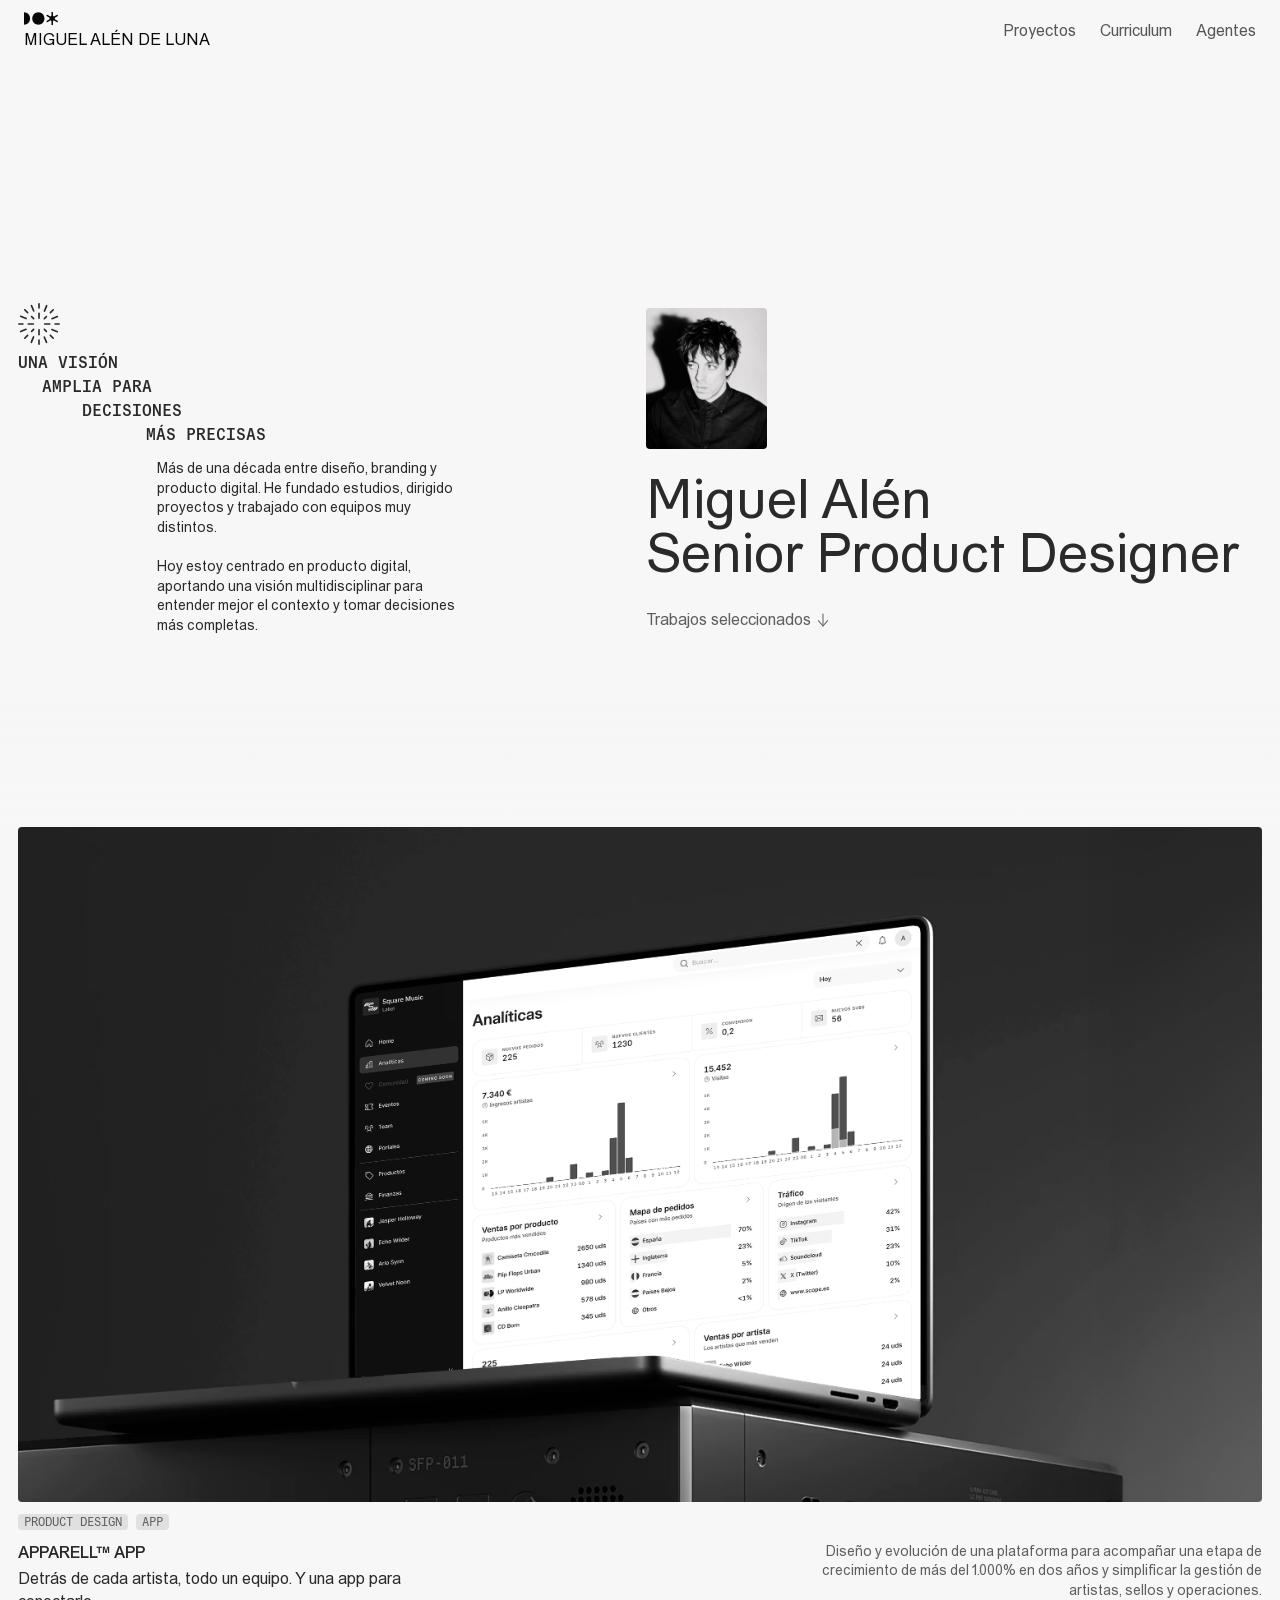
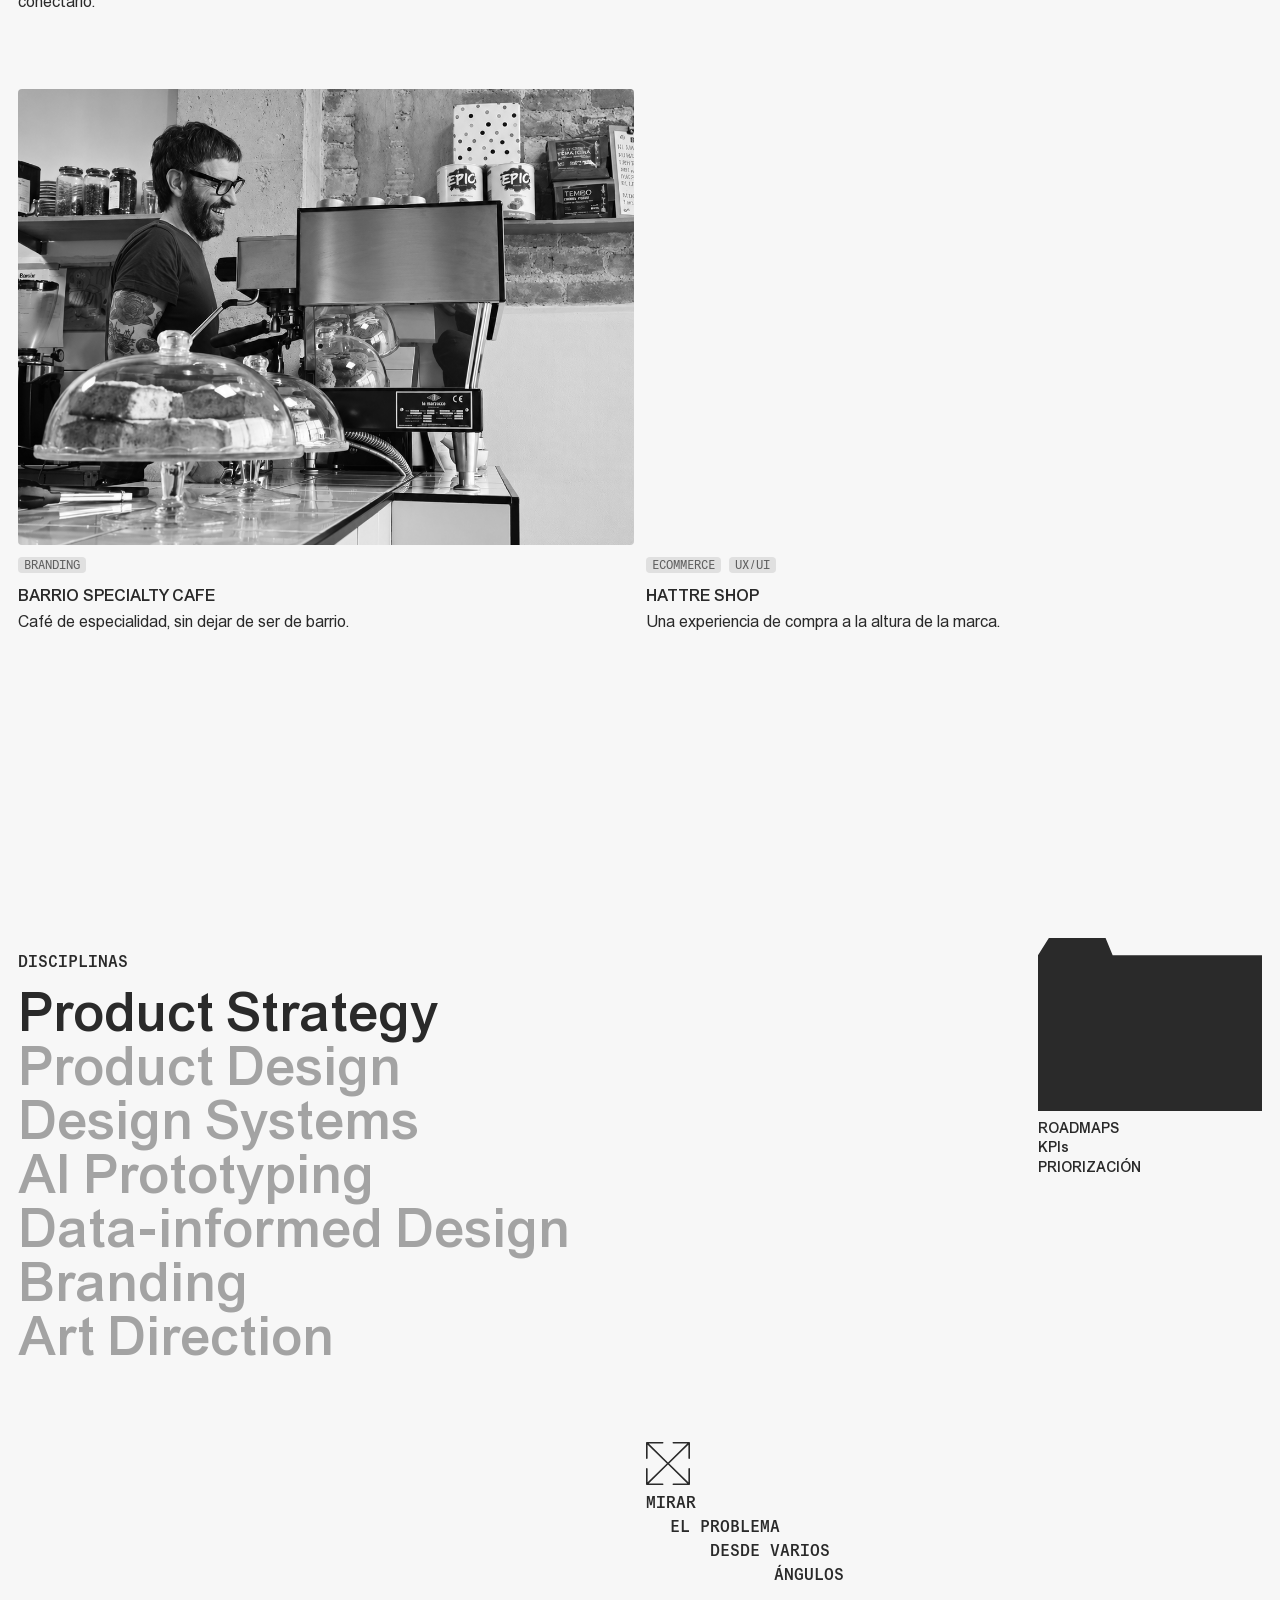
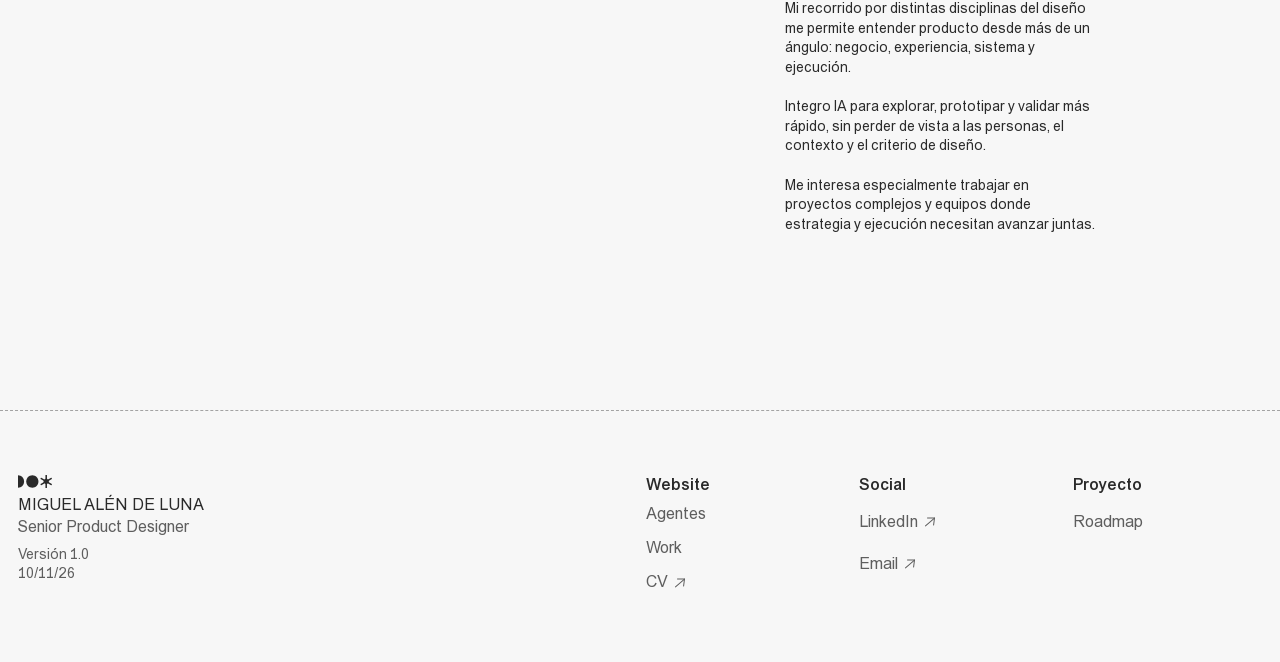
==== index.html @ 185feee0 "Initial portfolio V1" ====
<!doctype html>
<html lang="es">
<head>
<meta charset="utf-8"><meta name="viewport" content="width=device-width, initial-scale=1">
<title>Miguel Alén · Senior Product Designer</title>
<meta name="description" content="Portfolio de Miguel Alén de Luna. Diseño de producto con una visión multidisciplinar: estrategia, experiencia, sistemas y ejecución.">
<link rel="stylesheet" href="styles/global.css"><link rel="stylesheet" href="styles/home.css">
<link rel="stylesheet" href="styles/navigation.css"><script src="scripts/navigation.js" defer></script>
<script src="scripts/home.js" defer></script>
<link rel="icon" href="assets/images/favicon.svg" type="image/svg+xml">
</head>
<body>
<header class="site-header page-width">
<a class="identity type-body" href="#inicio" aria-label="Miguel Alén de Luna, inicio"><img src="assets/images/home/logo.svg" alt="" width="33.7449" height="12.5"><span>MIGUEL ALÉN DE LUNA</span></a>
<button class="menu-toggle" aria-label="Abrir menú" aria-expanded="false" aria-controls="mobile-menu"><img src="assets/images/home/menu.svg" alt="" width="24" height="24"></button>
<nav class="nav-links type-body" id="main-navigation" aria-label="Navegación principal" hidden><a class="text-link" href="#trabajos">Proyectos</a><a class="text-link" href="cv/">Curriculum</a><a class="text-link" href="agent/">Agentes</a></nav>
</header>
<main id="inicio">
<section class="hero page-width" aria-labelledby="hero-name">
<div class="hero-inner"><div class="hero-vision">
<p class="claim type-label-big-medium"><img src="assets/images/home/burst.svg" alt=""><span>UNA VISIÓN</span><span>AMPLIA PARA</span><span>DECISIONES</span><span>MÁS PRECISAS</span></p>
<div class="indented-copy type-body-small"><p>Más de una década entre diseño, branding y producto digital. He fundado estudios, dirigido proyectos y trabajado con equipos muy distintos.</p><p>Hoy estoy centrado en producto digital, aportando una visión multidisciplinar para entender mejor el contexto y tomar decisiones más completas.</p></div>
</div><div class="hero-profile"><img class="portrait" src="assets/images/home/portrait.png" alt="Retrato de Miguel Alén" width="116" height="141" fetchpriority="high"><h1 class="hero-name" id="hero-name">Miguel Alén<br>Senior Product Designer</h1><a class="text-link type-body" href="#trabajos">Trabajos seleccionados<img src="assets/images/home/arrow-down.svg" alt="" width="16" height="16"></a></div></div>
</section>
<section class="works page-width" id="trabajos" aria-labelledby="works-title"><h2 class="sr-only" id="works-title">Trabajos seleccionados</h2>
<a class="project project-featured" href="apparell/" aria-labelledby="apparell-title"><div class="project-media"><img class="project-image" src="assets/images/apparell/apparell-cover.png" alt="Interfaz de analíticas de Apparell en un portátil" loading="lazy" decoding="async" width="3026" height="2180"><span class="project-pointer">VER CASO DE ESTUDIO<img src="assets/images/home/arrow-up-right.svg" alt="" width="16" height="16"></span></div><div class="project-info"><div class="pills"><span class="pill">PRODUCT DESIGN</span><span class="pill">APP</span></div><div class="project-info-text"><div class="project-title"><h3 id="apparell-title">APPARELL™ APP</h3><p class="type-body">Detrás de cada artista, todo un equipo. Y una app para conectarlo.</p></div><p class="project-summary type-body-small">Diseño y evolución de una plataforma para acompañar una etapa de crecimiento de más del 1.000% en dos años y simplificar la gestión de artistas, sellos y operaciones.</p></div></div></a><div class="secondary-projects"><article class="project project-secondary" aria-labelledby="barrio-title"><div class="project-media"><img class="project-image" src="assets/images/barrio/barrio-cover.png" alt="Barista preparando café en Barrio Specialty Cafe" loading="lazy" decoding="async" width="1122" height="1402"><span class="project-pointer">COMING SOON<img src="assets/images/home/warning.svg" alt="" width="16" height="16"></span></div><div class="project-info"><div class="pills"><span class="pill">BRANDING</span></div><div class="project-info-text"><div class="project-title"><h3 id="barrio-title">BARRIO SPECIALTY CAFE</h3><p class="type-body">Café de especialidad, sin dejar de ser de barrio.</p></div></div></div></article><article class="project project-secondary" aria-labelledby="hattre-title"><div class="project-media"><picture><source media="(min-width:64rem)" srcset="assets/images/hattre/hattre-cover-desktop.png"><img class="project-image" src="assets/images/hattre/hattre-cover-mobile.png" alt="Diseño de la tienda Hattre y su colección de gorras" loading="lazy" decoding="async" width="1456" height="1824"></picture><span class="project-pointer">COMING SOON<img src="assets/images/home/warning.svg" alt="" width="16" height="16"></span></div><div class="project-info"><div class="pills"><span class="pill">ECOMMERCE</span><span class="pill">UX/UI</span></div><div class="project-info-text"><div class="project-title"><h3 id="hattre-title">HATTRE SHOP</h3><p class="type-body">Una experiencia de compra a la altura de la marca.</p></div></div></div></article></div></section><section class="services page-width" aria-labelledby="disciplines-title"><div class="discipline-layout"><div><h2 class="discipline-heading type-label-big-medium" id="disciplines-title">DISCIPLINAS</h2><ul class="discipline-list"><li class="discipline-item"><p class="discipline-label" id="discipline-0" data-discipline="0">Product Strategy</p><p class="discipline-concepts type-body-small-medium"><img src="assets/images/home/subdirectory.svg" alt="" width="16" height="16"><span>ROADMAPS · KPIs · PRIORIZACIÓN</span></p></li><li class="discipline-item"><p class="discipline-label" id="discipline-1" data-discipline="1">Product Design</p><p class="discipline-concepts type-body-small-medium"><img src="assets/images/home/subdirectory.svg" alt="" width="16" height="16"><span>DISCOVERY · FLUJOS · EXPERIENCIA</span></p></li><li class="discipline-item"><p class="discipline-label" id="discipline-2" data-discipline="2">Design Systems</p><p class="discipline-concepts type-body-small-medium"><img src="assets/images/home/subdirectory.svg" alt="" width="16" height="16"><span>TOKENS · COMPONENTES · GOBERNANZA</span></p></li><li class="discipline-item"><p class="discipline-label" id="discipline-3" data-discipline="3">AI Prototyping</p><p class="discipline-concepts type-body-small-medium"><img src="assets/images/home/subdirectory.svg" alt="" width="16" height="16"><span>HIPÓTESIS · PROTOTIPOS FUNCIONALES · VALIDACIÓN TEMPRANA · VIABILIDAD</span></p></li><li class="discipline-item"><p class="discipline-label" id="discipline-4" data-discipline="4">Data-informed Design</p><p class="discipline-concepts type-body-small-medium"><img src="assets/images/home/subdirectory.svg" alt="" width="16" height="16"><span>INSIGHTS · COMPORTAMIENTO · HIPÓTESIS</span></p></li><li class="discipline-item"><p class="discipline-label" id="discipline-5" data-discipline="5">Branding</p><p class="discipline-concepts type-body-small-medium"><img src="assets/images/home/subdirectory.svg" alt="" width="16" height="16"><span>POSICIONAMIENTO · IDENTIDAD · SISTEMA</span></p></li><li class="discipline-item"><p class="discipline-label" id="discipline-6" data-discipline="6">Art Direction</p><p class="discipline-concepts type-body-small-medium"><img src="assets/images/home/subdirectory.svg" alt="" width="16" height="16"><span>CONCEPTO · DIRECCIÓN · CONSISTENCIA</span></p></li></ul></div><figure class="discipline-visual" id="discipline-preview" aria-labelledby="discipline-0"><div class="discipline-art"><img id="discipline-image" src="assets/images/home/disciplines/folder.svg" width="224" height="173" alt="Pieza visual de Product Strategy"></div><figcaption class="discipline-caption" aria-live="polite" aria-atomic="true">ROADMAPS
KPIs
PRIORIZACIÓN</figcaption></figure></div>
<div class="positioning"><div class="positioning-content"><h2 class="claim type-label-big-medium"><img src="assets/images/home/angles.svg" alt=""><span>MIRAR</span><span>EL PROBLEMA</span><span>DESDE VARIOS</span><span>ÁNGULOS</span></h2><div class="indented-copy type-body-small"><p>Mi recorrido por distintas disciplinas del diseño me permite entender producto desde más de un ángulo: negocio, experiencia, sistema y ejecución.</p><p>Integro IA para explorar, prototipar y validar más rápido, sin perder de vista a las personas, el contexto y el criterio de diseño.</p><p>Me interesa especialmente trabajar en proyectos complejos y equipos donde estrategia y ejecución necesitan avanzar juntas.</p></div></div></div>
</section></main>
<footer class="site-footer page-width"><div class="footer-inner"><div class="footer-identity"><img src="assets/images/home/logo.svg" alt="" width="33.7449" height="12.5"><p class="type-body">MIGUEL ALÉN DE LUNA<br><span class="secondary-text">Senior Product Designer</span></p><p class="type-body-small secondary-text">Versión 1.0<br><time datetime="2026-11-10">10/11/26</time></p></div><div class="footer-links type-body"><div class="footer-column"><h3>Website</h3><a class="text-link" href="agent/">Agentes</a><a class="text-link" href="#trabajos">Work</a><a class="text-link" href="cv/">CV<img src="assets/images/home/arrow-up-right.svg" alt="" width="16" height="16"></a></div><div class="footer-column"><h3>Social</h3><a class="text-link" href="https://www.linkedin.com/in/alendeluna/">LinkedIn<img src="assets/images/home/arrow-up-right.svg" alt="" width="16" height="16"></a><a class="text-link" href="mailto:miguelalen@gmail.com">Email<img src="assets/images/home/arrow-up-right.svg" alt="" width="16" height="16"></a></div><div class="footer-column"><h3>Proyecto</h3><span class="text-link unavailable" aria-disabled="true" title="Todavía no disponible">Roadmap</span></div></div></div></footer>
</body></html>
---- styles/global.css ----
/* Single entry point. Import once from the future application's root. */
@import url('./tokens.css');
@import url('./themes.css');
@import url('./typography.css');

*,
*::before,
*::after {
  box-sizing: border-box;
}

body {
  margin: 0;
  color: var(--text-primary);
  background-color: var(--background-canvas);
  font: var(--type-body);
  letter-spacing: var(--tracking-default);
  font-feature-settings: var(--font-features-body);
  font-variation-settings: var(--font-variations);
  font-synthesis: none;
}

button,
input,
select,
textarea {
  font: inherit;
  letter-spacing: inherit;
}

/* PAGE TRANSITIONS — START */

@view-transition {
  navigation: auto;
}

::view-transition-old(root) {
  animation: page-out 180ms ease-out both;
}

::view-transition-new(root) {
  animation: page-in 320ms cubic-bezier(.22, 1, .36, 1) both;
}

@keyframes page-out {
  to {
    opacity: 0;
  }
}

@keyframes page-in {
  from {
    opacity: 0;
    transform: translateY(10px);
  }

  to {
    opacity: 1;
    transform: translateY(0);
  }
}

@media (prefers-reduced-motion: reduce) {
  ::view-transition-old(root),
  ::view-transition-new(root) {
    animation: none;
  }
}

/* PAGE TRANSITIONS — END */
---- styles/home.css ----
/* Home-only composition. Shared visual decisions come from styles/global.css. */
html { scroll-behavior: smooth; }
body { background: var(--background-primary); }
h1, h2, h3, p, figure { margin: 0; }
button, a { -webkit-tap-highlight-color: transparent; }
a { color: inherit; text-decoration: none; }
button { color: inherit; cursor: pointer; }
button:disabled { cursor: default; }
:focus-visible { outline: 2px solid var(--text-primary); outline-offset: var(--space-4); }
[hidden] { display: none !important; }
.page-width { width: 100%; max-width: 1440px; margin-inline: auto; }
.sr-only { position: absolute; width: 1px; height: 1px; padding: 0; margin: -1px; overflow: hidden; clip-path: inset(50%); white-space: nowrap; border: 0; }
.site-header { padding: var(--space-8) var(--space-16); display: flex; align-items: center; justify-content: space-between; flex-wrap: wrap; }
.identity { display: flex; flex-direction: column; gap: var(--space-4); }
.identity img, .footer-identity img { display: block; }
.nav-links { width: 100%; display: flex; flex-direction: column; gap: var(--space-12); padding-block: var(--space-16); }
.text-link { display: inline-flex; gap: var(--space-4); align-items: center; padding-block: var(--space-4); border-radius: var(--radius-small); color: var(--text-secondary); font: var(--type-body); letter-spacing: var(--tracking-default); font-feature-settings: var(--font-features-body); font-variation-settings: var(--font-variations); transition: color 160ms ease; }
a.text-link:hover,
a.text-link:focus-visible { color: var(--text-primary); }
.unavailable { cursor: default; }
.menu-toggle { border: 0; background: transparent; border-radius: var(--radius-small); padding: var(--space-4); display: grid; place-items: center; min-width: 31px; min-height: 31px; }
.hero { padding: 8.6px var(--layout-gutter-compact) var(--space-64); }
.hero-inner { display: grid; gap: var(--space-32); }
.claim { display: flex; flex-direction: column; align-items: flex-start; gap: var(--space-12); padding-block: var(--space-18); }
.claim img { display: block; margin-bottom: 0; }
.claim span { display: block; }
.claim span:nth-of-type(2) { padding-left: var(--space-24); }
.claim span:nth-of-type(3) { padding-left: var(--space-64); }
.claim span:nth-of-type(4) { padding-left: var(--space-128); }
.indented-copy { margin-left: var(--space-128); max-width: 310px; font-feature-settings: var(--font-features-default); }
.indented-copy p + p { margin-top: 1.4em; }
.hero-profile { display: flex; flex-direction: column; align-items: flex-start; gap: var(--space-18); }
.portrait { display: block; width: 116px; height: 141px; object-fit: cover; border-radius: var(--radius-small); }
.hero-name { font: var(--type-h2-medium); font-feature-settings: var(--font-features-default); }
.works { padding: var(--layout-section-space) var(--layout-gutter); display: grid; gap: var(--layout-gap); }
.project { min-width: 0; display: flex; flex-direction: column; gap: var(--space-12); padding-bottom: var(--space-24); }
.project-media { position: relative; }
.project-image { display: block; width: 100%; height: 456px; object-fit: cover; border-radius: var(--radius-small); }
.project-pointer { position: absolute; left: 50%; top: 50%; transform: translate(-50%, -50%); display: inline-flex; align-items: center; gap: var(--space-4); white-space: nowrap; padding: var(--space-8) var(--space-12); background: var(--action-primary-blur-background); backdrop-filter: blur(calc(var(--background-blur) / 2)); border: var(--border-width-default) solid var(--border-subtle); border-radius: var(--radius-large); font: var(--type-label-big); color: var(--text-primary); }
.project-info { display: grid; gap: var(--space-12); }
.pills { display: flex; gap: var(--space-8); }
.pill { font: var(--type-label); color: var(--text-secondary); background: var(--border-subtle); border-radius: var(--radius-small); padding: var(--space-2) var(--space-6); }
.project-title { display: flex; flex-direction: column; gap: var(--space-4); }
.project-title h3 { font: var(--type-body-medium); font-feature-settings: var(--font-features-default); }
.project-summary { display: none; }
.secondary-projects { display: grid; gap: var(--layout-gap); }
.services { padding: var(--layout-section-space) var(--layout-gutter); }
.discipline-heading { padding-block: var(--space-12); }
.discipline-list { list-style: none; margin: 0; padding: 0; }
.discipline-item { padding-block: var(--space-12); }
.discipline-label, .discipline-button { display: block; border: 0; padding: 0; background: transparent; text-align: left; font: var(--type-h2-medium); font-feature-settings: var(--font-features-default); color: var(--text-primary); }
.discipline-button[aria-pressed="true"] { color: var(--text-primary); }
.discipline-concepts { display: flex; align-items: baseline; gap: var(--space-4); color: var(--text-secondary); font-feature-settings: var(--font-features-default); }
.discipline-concepts img { align-self: flex-start; flex-shrink: 0; }
.discipline-visual { display: none; min-width: 0; }
.discipline-art { width: 112px; height: 86.5px; overflow: hidden; flex-shrink: 0; }
.discipline-art img { display: block; transform: scale(.5); transform-origin: top left; }
.discipline-caption { font: var(--type-body-small-medium); font-feature-settings: var(--font-features-default); white-space: pre-line; }
.positioning { padding-block: var(--space-48); margin-top: var(--space-12); }
.positioning .claim { margin-bottom: var(--space-12); }
.positioning .indented-copy { margin-left: auto; width: calc(100% - 119px); max-width: 310px; }
.site-footer { border-top: var(--border-width-default) dashed var(--border-strong); padding: var(--space-48) var(--layout-gutter); }
.footer-inner { display: grid; gap: var(--space-24); }
.footer-identity { display: flex; flex-direction: column; align-items: flex-start; gap: var(--space-6); }
.secondary-text { color: var(--text-secondary); }
.footer-links { display: grid; grid-template-columns: repeat(3,minmax(0,1fr)); gap: var(--space-8); }
.footer-column { display: flex; flex-direction: column; align-items: flex-start; gap: var(--space-12); }
.footer-column:first-child { gap: var(--space-4); }
.footer-column h3 { font: var(--type-h3-medium); font-feature-settings: var(--font-features-default); }
@media (min-width: 48rem) {
  .secondary-projects { grid-template-columns: repeat(2,minmax(0,1fr)); }
  .hero-inner { grid-template-columns: repeat(2,minmax(0,1fr)); align-items: end; gap: var(--layout-gap); }
  .hero { min-height: 744px; display: flex; align-items: flex-end; }
  .hero-inner { width: 100%; }
  .hero-vision .indented-copy { margin-left: var(--space-64); }
  .footer-inner { grid-template-columns: 1fr 1fr; gap: var(--space-12); }
}
@media (min-width: 64rem) {
  .site-header { padding: var(--space-12) var(--space-24); flex-wrap: nowrap; }
  .menu-toggle { display: none; }
  .nav-links, .nav-links[hidden] { display: flex !important; flex-direction: row; width: auto; gap: var(--space-24); padding: 0; }
  .hero { min-height: 636.6px; padding-top: var(--space-64); }
  .hero-vision .indented-copy { margin-left: 138.5px; }
  .hero-profile { gap: var(--space-24); }
  .portrait { width: 121px; }
  .hero-name { font: var(--type-h1); font-feature-settings: var(--font-features-heading); }
  .project { padding-bottom: var(--space-48); }
  .project-featured { padding-bottom: var(--space-64); }
  .project-featured .project-image { height: auto; aspect-ratio: 1404 / 761; }
  .project-featured .project-title { max-width: 460px; }
  .project-featured .project-pointer { display: none; }
  .project-info-text { display: flex; justify-content: space-between; gap: var(--space-24); }
  .project-summary { display: block; max-width: 460px; text-align: right; color: var(--text-secondary); font-feature-settings: var(--font-features-default); }
  .project-secondary .project-pointer { opacity: 0; }
  .project-secondary:hover .project-pointer { opacity: 1; }
  .discipline-layout { display: grid; grid-template-columns: minmax(0,1fr) 224px; gap: var(--space-12); }
  .discipline-heading { padding-block: var(--space-18); }
  .discipline-item { padding: 0; }
  .discipline-button { font: var(--type-h1-medium); font-feature-settings: var(--font-features-default); color: var(--border-strong); }
  .discipline-concepts { display: none; }
  .discipline-visual { margin: 0; display: flex; flex-direction: column; gap: var(--space-8); }
  .discipline-art { width: 224px; height: 173px; }
  .discipline-art img { transform: none; }
  .positioning { display: grid; grid-template-columns: repeat(2,minmax(0,1fr)); gap: var(--space-12); }
  .positioning-content { grid-column: 2; }
  .positioning .claim { margin-bottom: 0; }
  .positioning .indented-copy { margin-left: 138.5px; width: auto; }
  .site-footer { padding-block: var(--space-64); }
  .footer-links { gap: var(--space-24); }
}
@media (prefers-reduced-motion: reduce) {
  html { scroll-behavior: auto; }
}

/* Apparell uses a contextual cursor only with a desktop mouse/trackpad. */
.apparell-cursor { display: none; pointer-events: none; }
@media (min-width: 64rem) and (hover: hover) and (pointer: fine) {
  .apparell-cursor.is-visible { display: inline-flex; position: fixed; z-index: 10; transform: none; }
  .project-featured.cursor-active { cursor: none; }
}

/* Fixed header blends directly with the page; reserve its existing flow height. */
body {
  padding-top: calc(12.5px + var(--space-4) + var(--line-height-body) + 2 * var(--space-8));
}
.site-header {
  position: fixed;
  top: 0;
  left: 0;
  right: 0;
  width: 100%;
  z-index: 20;
  background: transparent;
  color: var(--background-canvas);
  mix-blend-mode: difference;
}
/* Invert the semantic input colors so difference keeps the hover direction. */
.site-header .text-link {
  color: rgb(from var(--text-secondary) calc(255 - r) calc(255 - g) calc(255 - b));
}
.site-header a.text-link:hover,
.site-header a.text-link:focus-visible {
  color: rgb(from var(--text-primary) calc(255 - r) calc(255 - g) calc(255 - b));
}
/* External SVG images cannot inherit currentColor; keep the original assets. */
.site-header img { filter: brightness(0) invert(1); }
.site-header :focus-visible { outline-color: currentColor; }
@media (min-width: 64rem) {
  body {
    padding-top: calc(12.5px + var(--space-4) + var(--line-height-body) + 2 * var(--space-12));
  }
}

/* Only published project links reveal their original color on hover. */
.project .project-image { filter: grayscale(1); }
.project[href]:hover .project-image { filter: grayscale(0); }

/* Keep the hero behind the following content during the opening scroll. */
.hero {
  position: sticky;
  top: calc(12.5px + var(--space-4) + var(--line-height-body) + 2 * var(--space-8));
  z-index: 0;
}
.works {
  position: relative;
  z-index: 1;
  background: linear-gradient(to bottom, transparent, var(--background-primary) var(--layout-section-space));
}
.services,
.site-footer {
  position: relative;
  z-index: 1;
  background: var(--background-primary);
}
@media (min-width: 64rem) {
  .hero {
    top: calc(12.5px + var(--space-4) + var(--line-height-body) + 2 * var(--space-12));
  }
}

@media (prefers-reduced-motion: reduce) {
  .text-link { transition: none; }
}
---- styles/navigation.css ----
/* Shared mobile bottom sheet. Native dialog keeps background content inert. */
.mobile-menu {
  position: fixed;
  inset: 0;
  width: 100%;
  height: 100dvh;
  max-width: none;
  max-height: none;
  margin: 0;
  padding: 0;
  border: 0;
  background: transparent;
  color: var(--text-primary);
  overflow: hidden;
  overscroll-behavior: none;
  opacity: 0;
  transition: opacity 240ms ease, display 240ms allow-discrete, overlay 240ms allow-discrete;
}
.mobile-menu[open] { opacity: 1; }
.mobile-menu::backdrop {
  background: var(--action-primary-hover);
  backdrop-filter: blur(calc(var(--background-blur) / 2));
  -webkit-backdrop-filter: blur(calc(var(--background-blur) / 2));
  opacity: 0;
  transition: opacity 240ms ease, display 240ms allow-discrete, overlay 240ms allow-discrete;
}
.mobile-menu[open]::backdrop { opacity: 1; }
.mobile-menu-sheet {
  position: fixed;
  inset: auto 0 0;
  height: calc(347px + env(safe-area-inset-bottom, 0px));
  max-height: 100%;
  padding-block: 45px calc(45px + env(safe-area-inset-bottom, 0px));
  display: flex;
  flex-direction: column;
  justify-content: flex-end;
  border-radius: var(--radius-large) var(--radius-large) 0 0;
  background: var(--surface-secondary);
  backdrop-filter: blur(calc(var(--background-blur) / 2));
  -webkit-backdrop-filter: blur(calc(var(--background-blur) / 2));
  overflow-y: auto;
  overscroll-behavior: contain;
  transform: translateY(100%);
  transition: transform 240ms cubic-bezier(.22, 1, .36, 1);
}
.mobile-menu[open] .mobile-menu-sheet { transform: translateY(0); }
@starting-style {
  .mobile-menu[open], .mobile-menu[open]::backdrop { opacity: 0; }
  .mobile-menu[open] .mobile-menu-sheet { transform: translateY(100%); }
}
.mobile-menu-links { display: flex; flex-direction: column; flex-shrink: 0; gap: var(--space-32); width: 100%; }
.mobile-menu-link {
  display: flex;
  align-items: center;
  gap: var(--space-8);
  min-height: var(--space-48);
  padding: var(--space-8) var(--space-24);
  border-radius: var(--radius-small);
  color: var(--text-primary);
  font: var(--type-h2-medium);
  letter-spacing: var(--tracking-default);
  font-feature-settings: var(--font-features-default);
  font-variation-settings: var(--font-variations);
  text-decoration: none;
}
.mobile-menu-link img { display: block; flex-shrink: 0; }
.mobile-menu-link[aria-disabled] { cursor: default; }
.mobile-menu-close {
  position: absolute;
  top: calc((12.5px + var(--space-4) + var(--line-height-body) + 2 * var(--space-8) - 32px) / 2);
  right: var(--space-18);
}
.mobile-menu-close img { display: block; }
html.mobile-menu-open { overflow: hidden; scrollbar-gutter: stable; }
html.mobile-menu-open body { overflow: hidden; }
@media (min-width: 64rem) {
  .mobile-menu, .mobile-menu::backdrop { display: none !important; }
}
@media (prefers-reduced-motion: reduce) {
  .mobile-menu, .mobile-menu::backdrop, .mobile-menu-sheet { transition: none; }
}
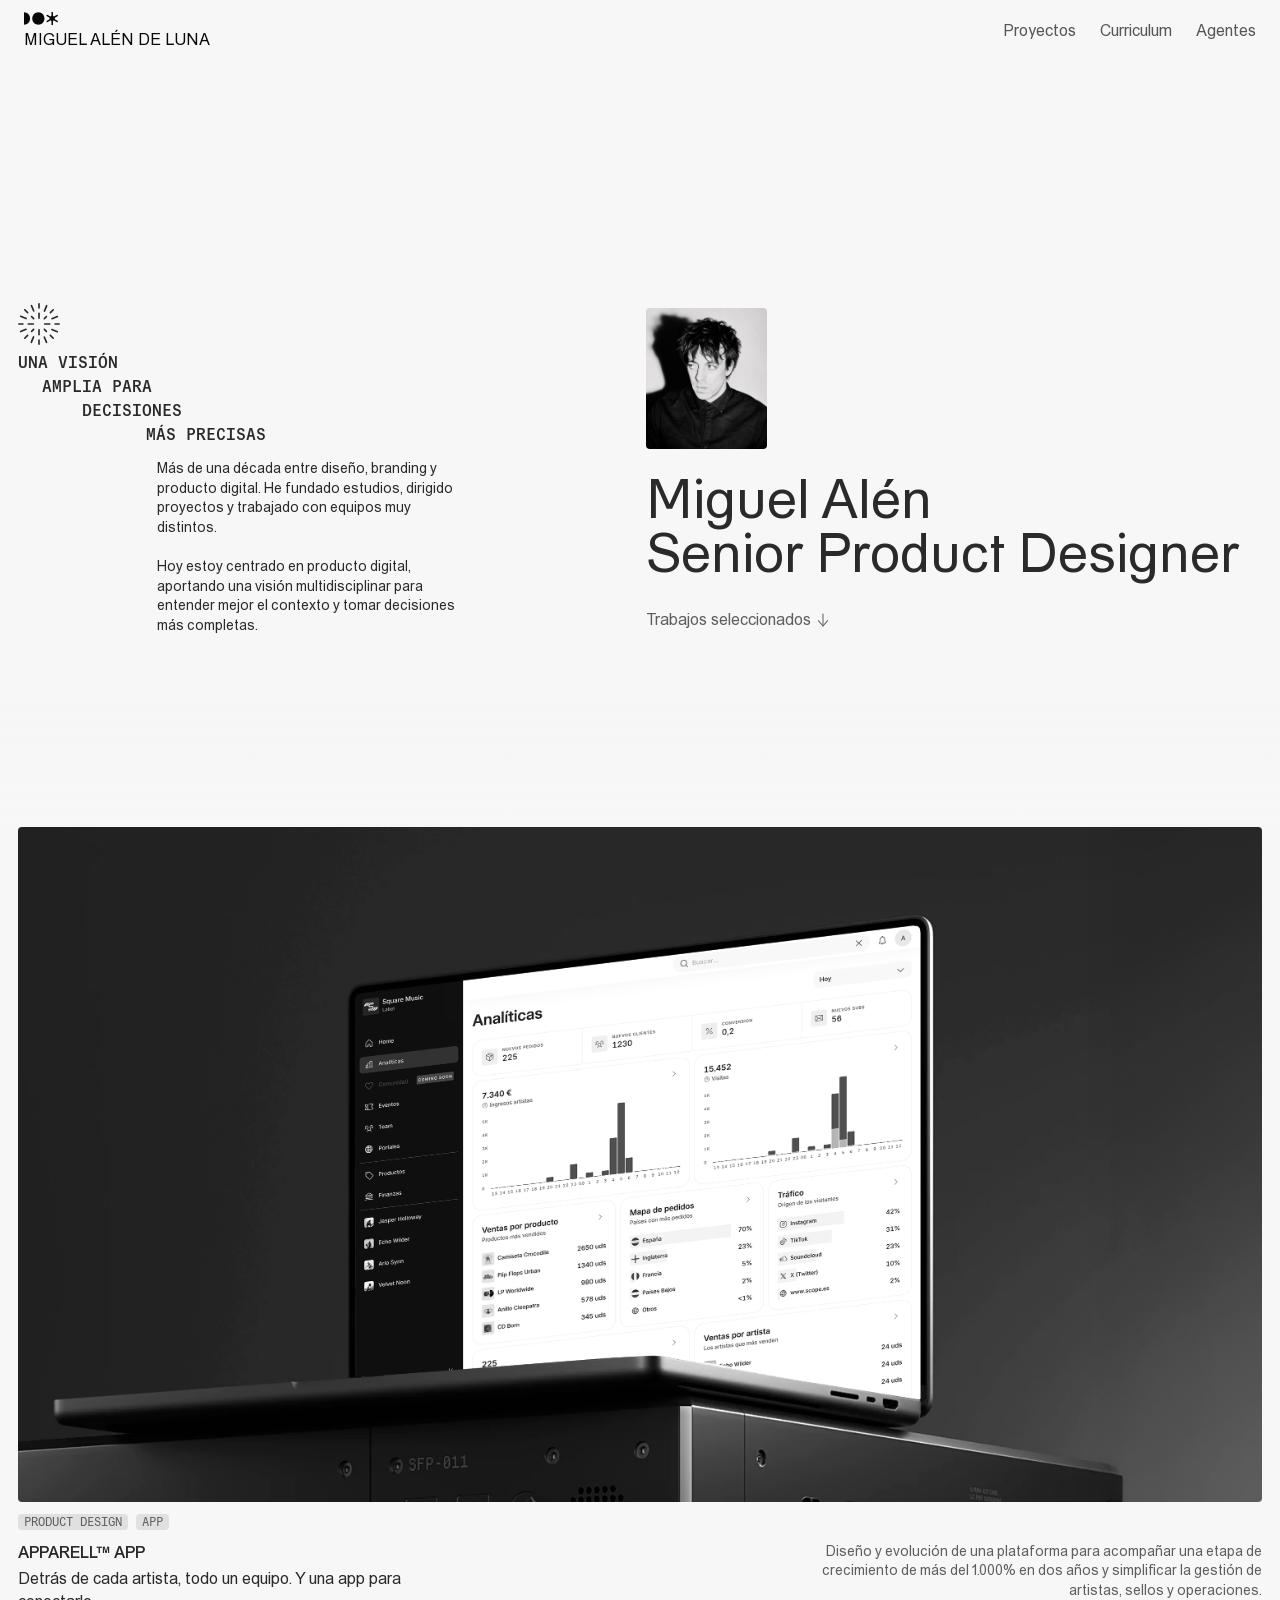
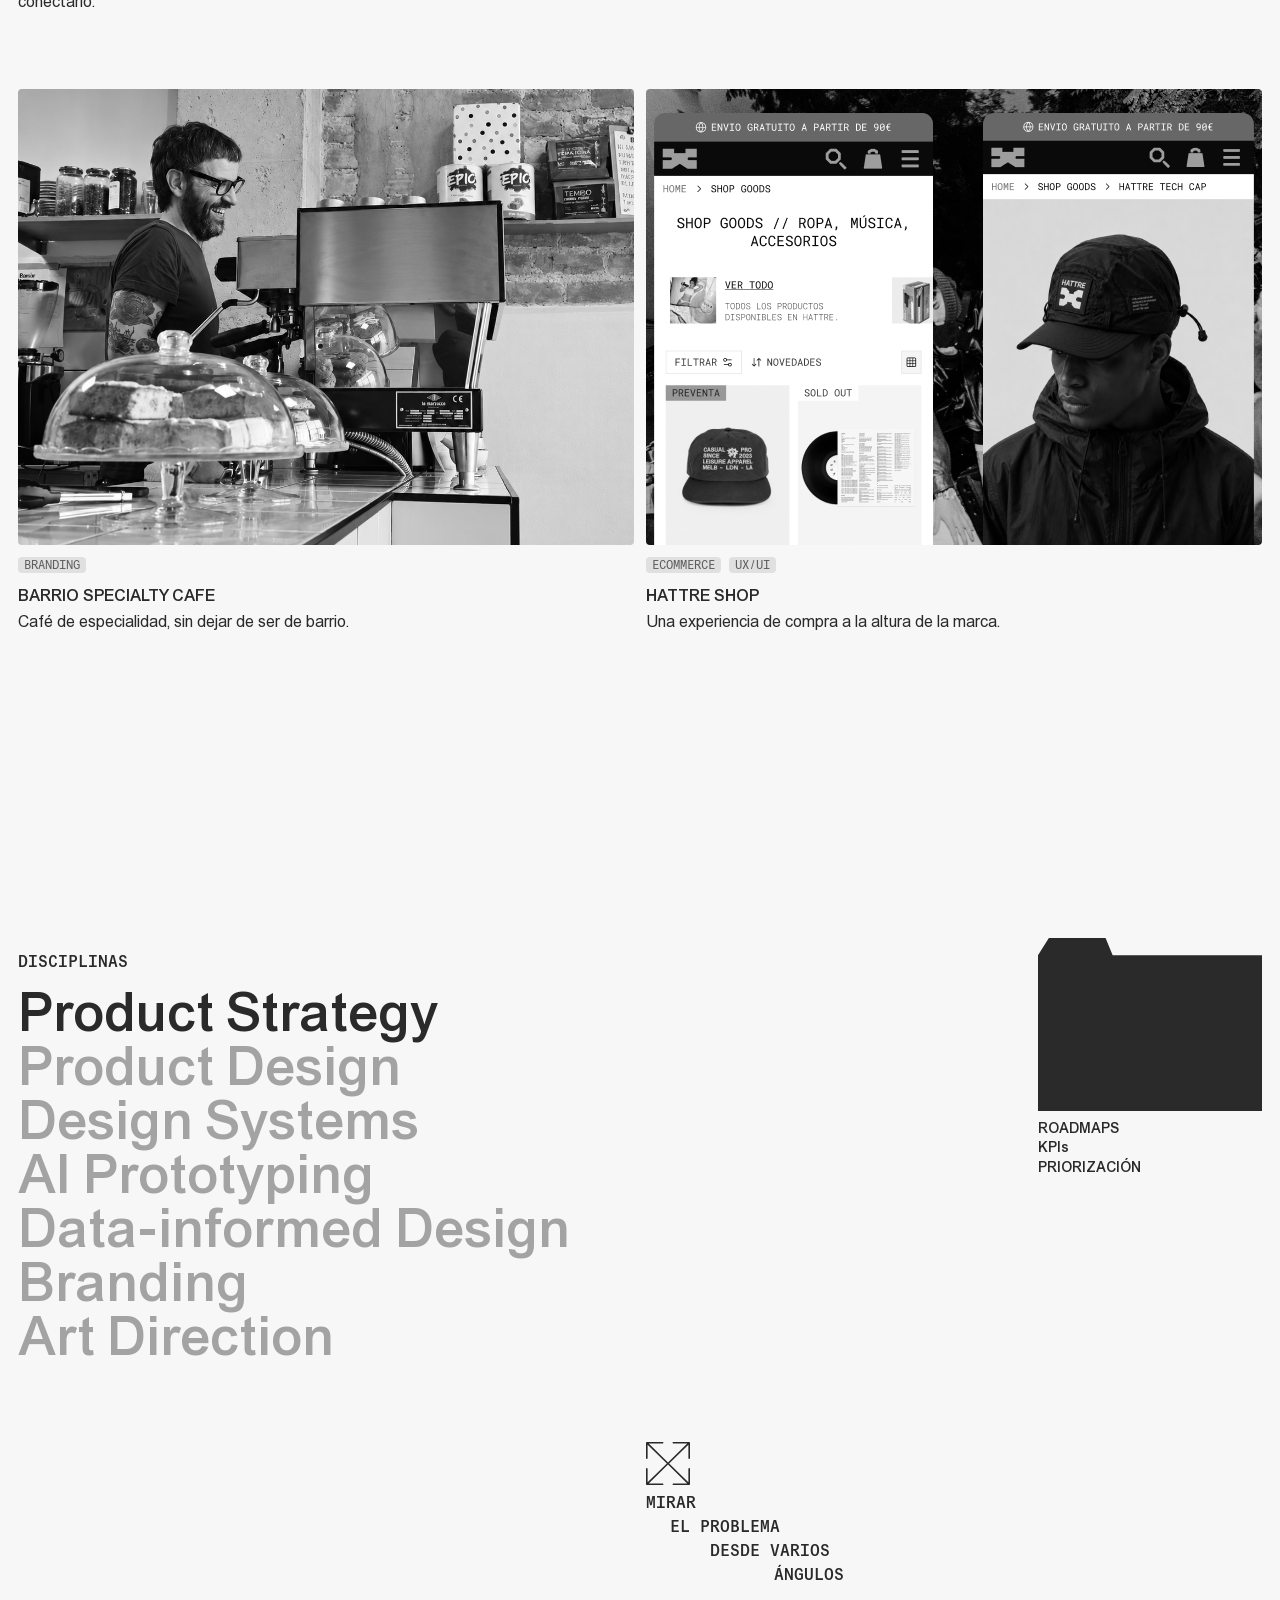
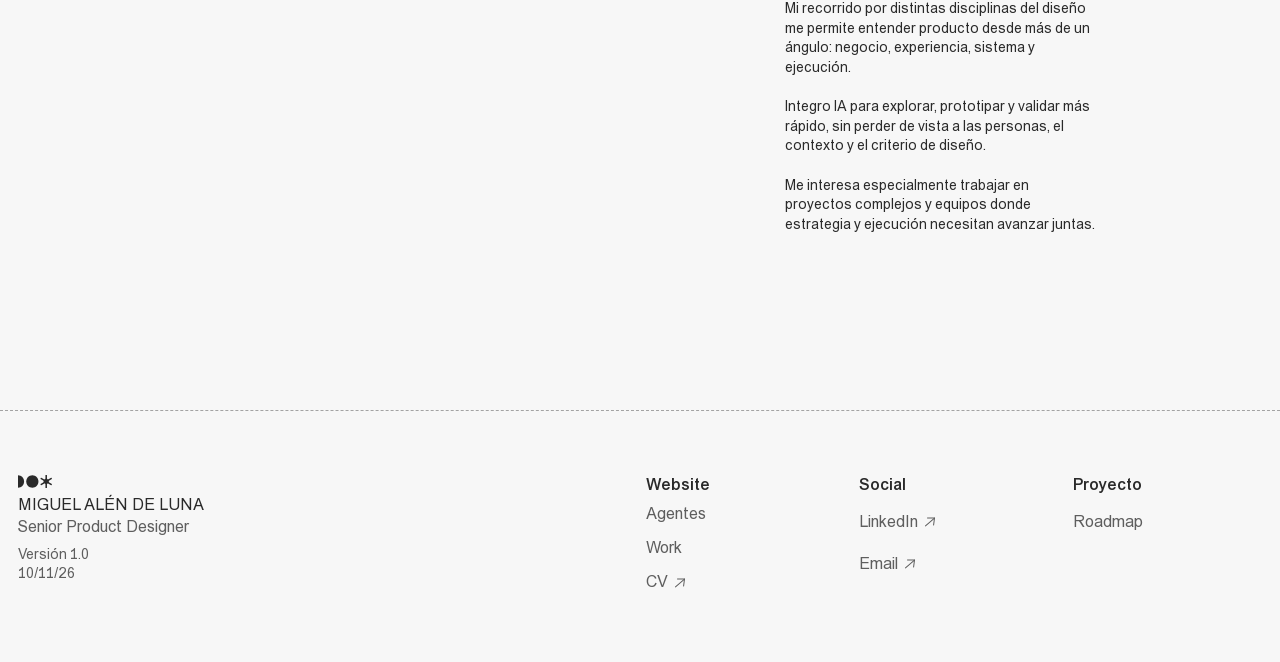
==== commit cbc7b17d: "Add portfolio roadmap with horizontal navigation and footer links" ====
--- a/index.html
+++ b/index.html
@@ -28,5 +28,5 @@
 PRIORIZACIÓN</figcaption></figure></div>
 <div class="positioning"><div class="positioning-content"><h2 class="claim type-label-big-medium"><img src="assets/images/home/angles.svg" alt=""><span>MIRAR</span><span>EL PROBLEMA</span><span>DESDE VARIOS</span><span>ÁNGULOS</span></h2><div class="indented-copy type-body-small"><p>Mi recorrido por distintas disciplinas del diseño me permite entender producto desde más de un ángulo: negocio, experiencia, sistema y ejecución.</p><p>Integro IA para explorar, prototipar y validar más rápido, sin perder de vista a las personas, el contexto y el criterio de diseño.</p><p>Me interesa especialmente trabajar en proyectos complejos y equipos donde estrategia y ejecución necesitan avanzar juntas.</p></div></div></div>
 </section></main>
-<footer class="site-footer page-width"><div class="footer-inner"><div class="footer-identity"><img src="assets/images/home/logo.svg" alt="" width="33.7449" height="12.5"><p class="type-body">MIGUEL ALÉN DE LUNA<br><span class="secondary-text">Senior Product Designer</span></p><p class="type-body-small secondary-text">Versión 1.0<br><time datetime="2026-11-10">10/11/26</time></p></div><div class="footer-links type-body"><div class="footer-column"><h3>Website</h3><a class="text-link" href="agent/">Agentes</a><a class="text-link" href="#trabajos">Work</a><a class="text-link" href="cv/">CV<img src="assets/images/home/arrow-up-right.svg" alt="" width="16" height="16"></a></div><div class="footer-column"><h3>Social</h3><a class="text-link" href="https://www.linkedin.com/in/alendeluna/">LinkedIn<img src="assets/images/home/arrow-up-right.svg" alt="" width="16" height="16"></a><a class="text-link" href="mailto:miguelalen@gmail.com">Email<img src="assets/images/home/arrow-up-right.svg" alt="" width="16" height="16"></a></div><div class="footer-column"><h3>Proyecto</h3><span class="text-link unavailable" aria-disabled="true" title="Todavía no disponible">Roadmap</span></div></div></div></footer>
+<footer class="site-footer page-width"><div class="footer-inner"><div class="footer-identity"><img src="assets/images/home/logo.svg" alt="" width="33.7449" height="12.5"><p class="type-body">MIGUEL ALÉN DE LUNA<br><span class="secondary-text">Senior Product Designer</span></p><p class="type-body-small secondary-text">Versión 1.0<br><time datetime="2026-11-10">10/11/26</time></p></div><div class="footer-links type-body"><div class="footer-column"><h3>Website</h3><a class="text-link" href="agent/">Agentes</a><a class="text-link" href="#trabajos">Work</a><a class="text-link" href="cv/">CV<img src="assets/images/home/arrow-up-right.svg" alt="" width="16" height="16"></a></div><div class="footer-column"><h3>Social</h3><a class="text-link" href="https://www.linkedin.com/in/alendeluna/">LinkedIn<img src="assets/images/home/arrow-up-right.svg" alt="" width="16" height="16"></a><a class="text-link" href="mailto:miguelalen@gmail.com">Email<img src="assets/images/home/arrow-up-right.svg" alt="" width="16" height="16"></a></div><div class="footer-column"><h3>Proyecto</h3><a class="text-link" href="roadmap/">Roadmap</a></div></div></div></footer>
 </body></html>
